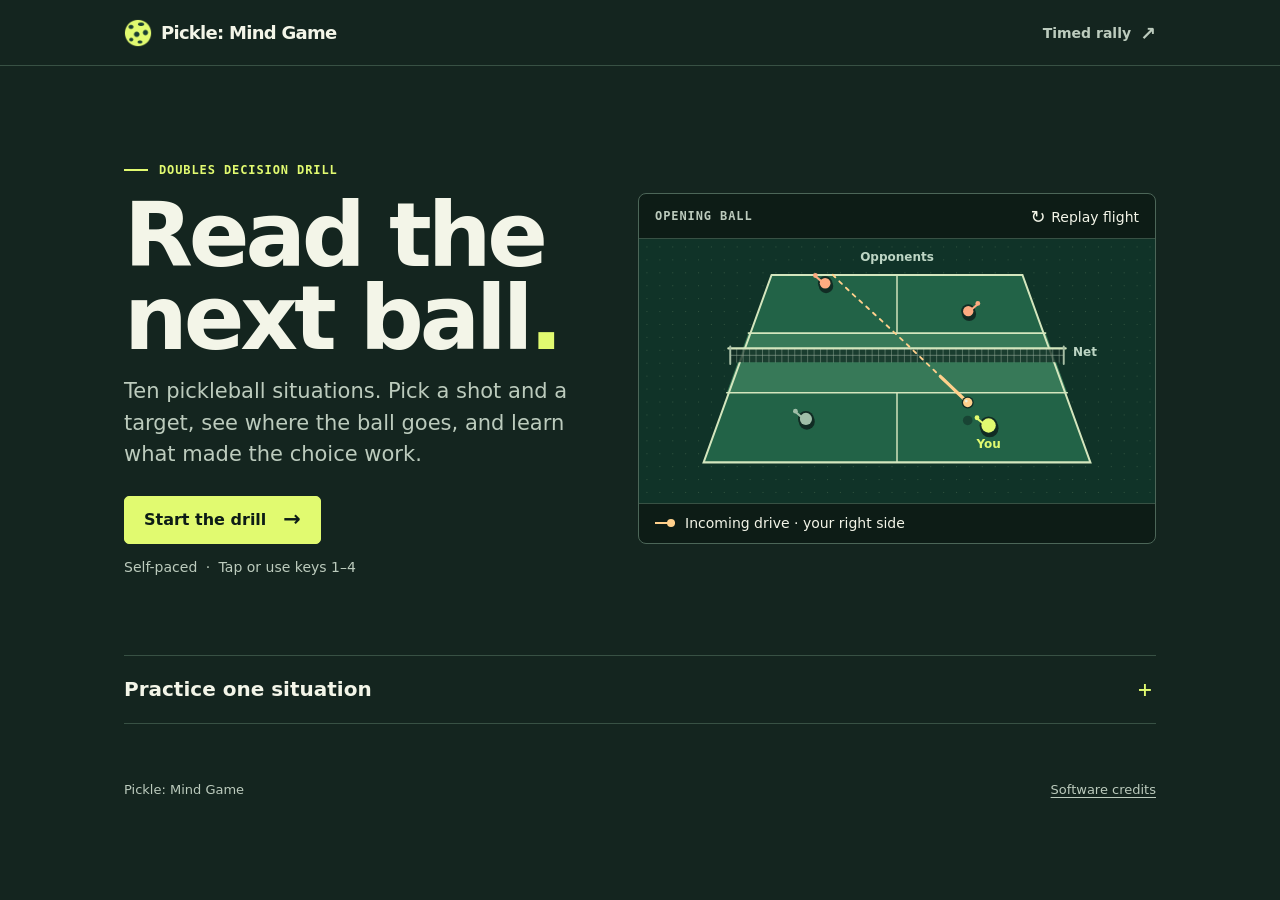
==== index.html @ c22aeff0 "Release Pickle: Mind Game coaching drill and timed rally" ====
<!doctype html>
<html lang="en">
  <head>
    <meta charset="UTF-8" />
    <link rel="icon" type="image/png" href="./ball.png" />
    <meta name="viewport" content="width=device-width, initial-scale=1.0, viewport-fit=cover" />
    <meta name="apple-mobile-web-app-capable" content="yes" />
    <meta name="mobile-web-app-capable" content="yes" />
    <meta name="theme-color" content="#14251f" />
    <meta name="description" content="Read ten doubles pickleball situations. Choose a shot and a target, see the court, and replay each decision at your own pace." />
    <title>Pickle: Mind Game</title>
    <script type="module" crossorigin src="./assets/drill-CyTFswaB.js"></script>
    <link rel="modulepreload" crossorigin href="./assets/jsx-runtime-Z60Ad7FQ.js">
    <link rel="stylesheet" crossorigin href="./assets/drill-CYoY7oPi.css">
  </head>
  <body>
    <div id="root"></div>
  </body>
</html>
---- assets/drill-CYoY7oPi.css ----
:root{--ink:#14251f;--panel:#1b3028;--raised:#223b31;--edge:#4c6658;--rule:#385144;--muted:#bccbbd;--paper:#f3f5e8;--ball:#e1fa70;--flight:#ffd08c;--playable:#aed6ef;--risky:#ffb69c;--focus:#fff4b8;--deep:#0d1c16;--body:-apple-system, BlinkMacSystemFont, "Inter", system-ui, sans-serif;--display:"Arial Narrow", "Helvetica Neue", var(--body);--mono:ui-monospace, "SFMono-Regular", Consolas, monospace;font-family:var(--body);color:var(--paper);background:var(--ink);--lightningcss-light: ;--lightningcss-dark:initial;color-scheme:dark;font-synthesis:none}*{box-sizing:border-box}html,body{min-width:0;margin:0;overflow-x:clip}body{min-height:100dvh}button,summary,a{-webkit-tap-highlight-color:transparent;touch-action:manipulation}button,a{font:inherit;color:inherit}button,summary{cursor:pointer}button{appearance:none}a{text-decoration:none}:focus-visible{outline:3px solid var(--focus);outline-offset:3px}h1:focus,h2:focus{outline:none}h1,h2,p,figure,ul,ol{margin:0}h1,h2{overflow-wrap:anywhere;min-width:0;font-family:var(--display)}button{border-radius:5px}.mast{border-bottom:1px solid var(--rule)}.mast-inner,.shell,.foot{width:min(1160px,100%);margin-inline:auto;padding-inline:clamp(18px,5vw,70px)}.mast-inner{justify-content:space-between;align-items:center;gap:10px;height:65px;display:flex}.brand,.nav-link{align-items:center;gap:9px;min-height:44px;display:inline-flex}.brand{letter-spacing:-.04em;font-size:18px;font-weight:720}.brand img{display:block}.nav-link,.text-link{font-size:14px;font-weight:630}.nav-link{color:var(--muted)}.nav-link span{font-size:19px}.nav-link:hover,.text-link:hover{color:var(--ball);text-decoration:underline}.home{padding-block:clamp(36px,7.5vw,100px) 44px}.home-spread{grid-template-columns:minmax(0,.93fr) minmax(0,1.07fr);align-items:center;gap:clamp(24px,5vw,74px);display:grid}.eyebrow,.court-title>span,.scorebar,.your-pick{font-family:var(--mono);letter-spacing:.075em;text-transform:uppercase;font-size:12px;font-weight:650;line-height:1.4}.eyebrow{color:var(--ball);align-items:center;gap:11px;display:flex}.rule{background:var(--ball);width:24px;height:2px;display:inline-block}.intro h1{letter-spacing:-.046em;margin:15px 0 16px;font-size:clamp(56px,7vw,102px);font-weight:760;line-height:.93}.intro h1>span{display:block}.dot{color:var(--ball)}.lede{max-width:39ch;color:var(--muted);margin-bottom:25px;font-size:clamp(17px,1.7vw,21px);line-height:1.5}.primary,.secondary{border-radius:5px;justify-content:center;align-items:center;gap:17px;min-height:48px;padding:12px 19px;font-size:16px;font-weight:720;line-height:1.3;display:inline-flex}.primary{background:var(--ball);border:1px solid var(--ball);color:var(--deep)}.primary:hover{background:var(--paper);border-color:var(--paper)}.primary span{font-size:21px;line-height:1}.primary:active,.secondary:active,.option:active{transform:translateY(1px)}.secondary{color:var(--paper);border:1px solid var(--edge);background:0 0}.secondary:hover{border-color:var(--paper)}.intro-note{color:var(--muted);margin-top:15px;font-size:14px}.intro-note span{padding-inline:4px}.court{background:var(--deep);border:1px solid var(--edge);border-radius:8px;min-width:0;overflow:hidden}.court-title,.court figcaption{align-items:center;display:flex}.court-title{border-bottom:1px solid var(--rule);justify-content:space-between;min-height:42px;padding-inline:16px 6px}.court-title>span{color:var(--muted)}.court-title button{color:var(--paper);background:0 0;border:0;min-height:44px;padding:8px 10px;font-size:14px}.court-title button span{vertical-align:-1px;font-size:18px}.court-title button:hover{color:var(--ball)}.court-title button:focus-visible{outline-offset:-3px}.court canvas{aspect-ratio:560/286;width:100%;height:auto;display:block}.court figcaption{min-height:40px;color:var(--paper);border-top:1px solid var(--rule);gap:10px;padding:10px 16px;font-size:14px;line-height:1.35}.flight-mark{background:var(--flight);flex:none;width:20px;height:2px;display:inline-block;position:relative}.flight-mark:after{content:"";background:var(--flight);border-radius:50%;width:8px;height:8px;position:absolute;top:-3px;right:0}.return-mark,.return-mark:after{background:var(--ball)}.library{border-block:1px solid var(--rule);margin-top:clamp(38px,6.5vw,80px)}summary{list-style:none}summary::-webkit-details-marker{display:none}.library summary,.review summary{align-items:center;gap:14px;display:flex}.library summary{justify-content:space-between;min-height:67px;font-size:20px;font-weight:650}.plus{width:22px;height:22px;color:var(--ball);flex:none;place-items:center;display:inline-grid}.plus:after{content:"+";font:23px/1 var(--mono)}details[open]>summary .plus:after{content:"−"}.library ul{grid-template-columns:repeat(2,minmax(0,1fr));gap:0 28px;padding:0 0 18px;list-style:none;display:grid}.library li a{border-top:1px solid var(--rule);min-height:46px;color:var(--muted);justify-content:space-between;align-items:center;gap:10px;padding:8px 3px;font-size:16px;display:flex}.library li a:hover{color:var(--ball)}.foot{color:var(--muted);justify-content:space-between;align-items:center;padding-bottom:24px;font-size:13px;display:flex}.foot a{text-underline-offset:3px;align-items:center;min-height:44px;text-decoration:underline;display:inline-flex}.drill{padding-block:clamp(22px,4vw,48px) 50px}.scorebar{color:var(--muted);letter-spacing:.04em;justify-content:space-between;align-items:baseline;display:flex}.scorebar b{color:var(--paper);margin-left:9px}.points{color:var(--ball);font-size:17px}.points span{font-size:12px}.progress{gap:5px;margin:10px 0 clamp(23px,3vw,40px);display:flex}.progress i{background:var(--rule);flex:1;height:4px}.progress .current{background:var(--ball)}.progress .done{background:var(--muted)}.work{grid-template-columns:minmax(0,1.03fr) minmax(0,.97fr);grid-template-areas:"read court""decision court";align-items:start;column-gap:clamp(30px,4.5vw,64px);display:grid}.readout{grid-area:read}.readout h1,.recap h1{letter-spacing:-.039em;margin:10px 0 12px;font-size:clamp(39px,4.4vw,62px);font-weight:735;line-height:1.02}.cue{color:var(--paper);max-width:52ch;font-size:clamp(17px,1.6vw,20px);line-height:1.48}.work .court{grid-area:court}.decisions{border-top:1px solid var(--rule);grid-area:decision;margin-top:28px;padding-top:22px}.decisions h2{letter-spacing:-.04em;font-size:clamp(25px,2.2vw,32px);line-height:1.1}.help{color:var(--muted);font-size:14px;line-height:1.5}.pick-help{margin:5px 0 13px}.options{grid-template-columns:repeat(2,minmax(0,1fr));gap:9px;display:grid}.option{border:1px solid var(--edge);background:var(--panel);color:var(--paper);text-align:left;justify-content:space-between;align-items:flex-start;gap:4px;min-height:75px;padding:12px 13px;display:flex}.option:hover{border-color:var(--ball);background:var(--raised)}.choice-copy{flex-direction:column;gap:2px;display:flex}.choice-copy strong{letter-spacing:-.027em;font-size:20px;line-height:1.16}.choice-copy .aim{color:var(--muted);font-size:16px;line-height:1.32}kbd{border:1px solid var(--edge);width:21px;height:22px;color:var(--muted);font:11px/1 var(--mono);border-radius:4px;flex-shrink:0;place-items:center;display:inline-grid}.keys-help{margin-top:12px}.feedback-top{color:var(--muted);justify-content:space-between;align-items:center;gap:10px;font-size:13px;display:flex}.grade{align-items:center;gap:7px;font-size:15px;font-weight:750;display:inline-flex}.grade i{width:21px;height:21px;font:700 13px/1 var(--body);border:1.5px solid;border-radius:50%;place-items:center;display:inline-grid}.grade.perfect,.grade-text.perfect{color:var(--ball)}.grade.ok,.grade-text.ok{color:var(--playable)}.grade.wrong,.grade-text.wrong{color:var(--risky)}.your-pick{color:var(--muted);margin:18px 0 3px;font-size:11px}.reason,.compare p,.review details p{font-size:17px;line-height:1.48}.reason{margin-top:9px}.compare{border-left:2px solid var(--ball);margin-top:17px;padding-left:13px}.compare strong{color:var(--ball);font-size:16px}.compare p{color:var(--muted);margin-top:4px;font-size:16px}.feedback-actions,.recap-actions{flex-wrap:wrap;gap:9px;margin:21px 0 9px;display:flex}.recap{padding-top:clamp(30px,5vw,68px);padding-bottom:55px}.recap h1{font-size:clamp(39px,5.5vw,76px)}.recap-score{color:var(--muted);align-items:baseline;gap:12px;margin:18px 0 9px;display:flex}.recap-score b{color:var(--ball);font-size:clamp(44px,5.5vw,72px);font-family:var(--display);letter-spacing:-.06em;line-height:1}.grade-counts{color:var(--muted);flex-wrap:wrap;gap:7px 16px;font-size:15px;display:flex}.grade-counts span{align-items:center;gap:7px;display:inline-flex}.grade-dot{background:var(--ball);border-radius:50%;width:8px;height:8px}.grade-dot.ok{background:var(--playable)}.grade-dot.wrong{background:var(--risky)}.review-title{letter-spacing:-.04em;margin:34px 0 14px;font-size:26px}.review{border-bottom:1px solid var(--rule);max-width:790px;margin:0;padding:0;list-style:none}.review li{border-top:1px solid var(--rule)}.review summary{padding-block:13px}.review-case{flex:1;font-size:17px;font-weight:660}.review-case small{color:var(--muted);margin-top:3px;font-size:14px;font-weight:400;display:block}.grade-text{font-size:14px}.review details p{max-width:66ch;color:var(--muted)}.review .text-link{color:var(--ball);align-items:center;gap:6px;min-height:44px;margin-bottom:5px;display:inline-flex}@media (width<=760px){.mast-inner{height:55px}.home-spread{grid-template-columns:minmax(0,1fr);gap:25px}.intro h1{font-size:clamp(56px,12vw,82px)}.intro h1>span{display:inline}.home{padding-top:33px}.opening-court{max-width:560px}.work{grid-template-columns:minmax(0,1fr);grid-template-areas:"read""court""decision"}.work .court{margin-top:16px}.decisions{border:0;margin-top:20px;padding-top:0}.readout h1{margin:6px 0 7px;font-size:clamp(32px,7.3vw,46px)}.cue{font-size:17px;line-height:1.38}.library{margin-top:28px}.library ul{grid-template-columns:minmax(0,1fr)}.court-title{min-height:36px;padding-left:12px}.court figcaption{min-height:34px;padding:7px 12px}.progress{margin-bottom:20px}.options{gap:8px}.option{min-height:65px;padding:9px 12px}.choice-copy strong{font-size:19px}.recap .plus{width:13px}}@media (width<=370px){.brand{gap:6px;font-size:16px}.brand img{width:24px;height:24px}.feedback-actions .primary,.feedback-actions .secondary{gap:8px;padding-inline:11px;font-size:15px}}@media (width>=510px) and (width<=760px){.work .court{max-width:480px}}@media (prefers-reduced-motion:reduce){*,:before,:after{scroll-behavior:auto!important}}
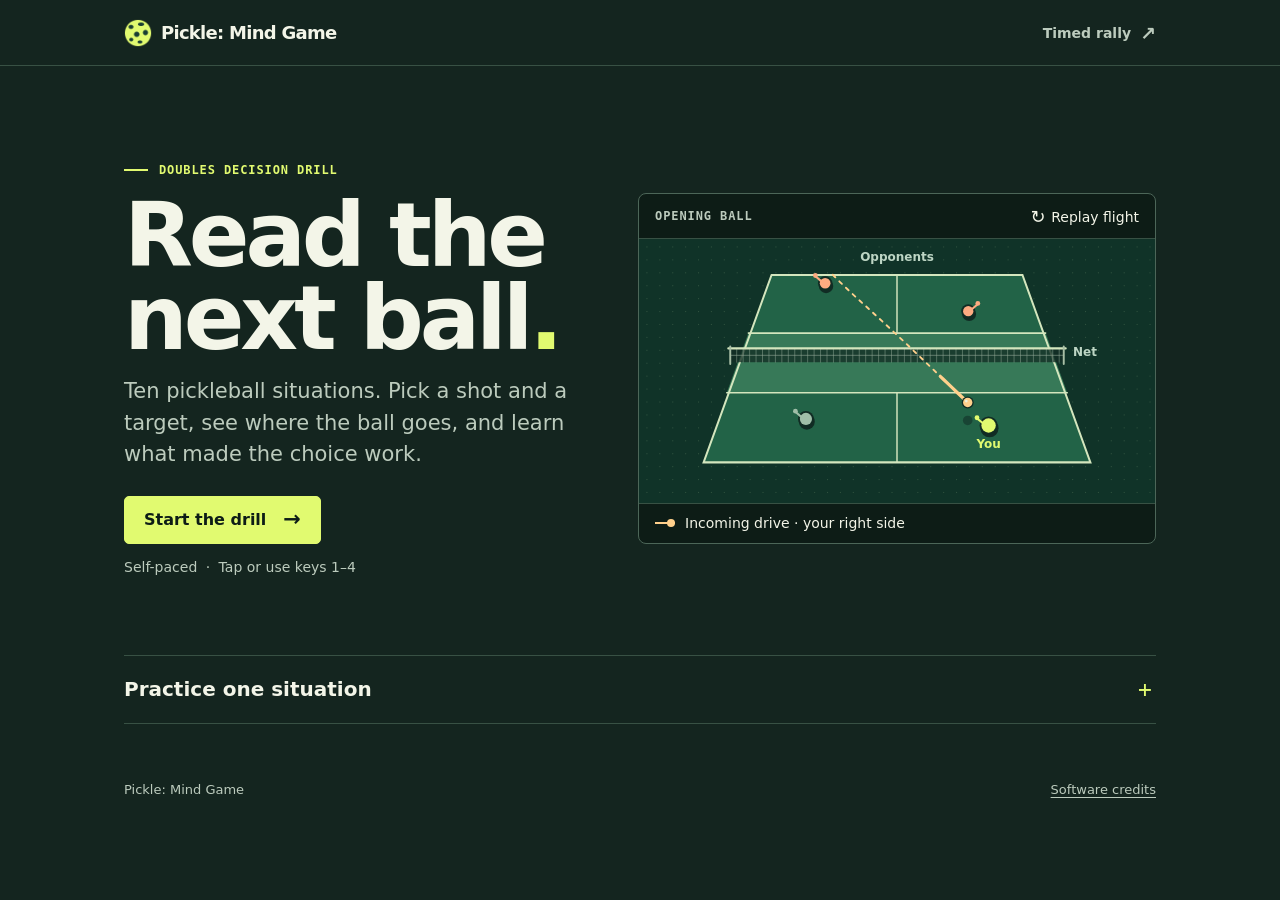
==== commit b9d61e7b: "Keep game scripts on the release origin" ====
--- a/index.html
+++ b/index.html
@@ -1,6 +1,8 @@
 <!doctype html>
 <html lang="en">
   <head>
+    <meta http-equiv="Content-Security-Policy" content="script-src &#39;self&#39;; connect-src &#39;self&#39;; object-src &#39;none&#39;; base-uri &#39;self&#39;">
+
     <meta charset="UTF-8" />
     <link rel="icon" type="image/png" href="./ball.png" />
     <meta name="viewport" content="width=device-width, initial-scale=1.0, viewport-fit=cover" />
